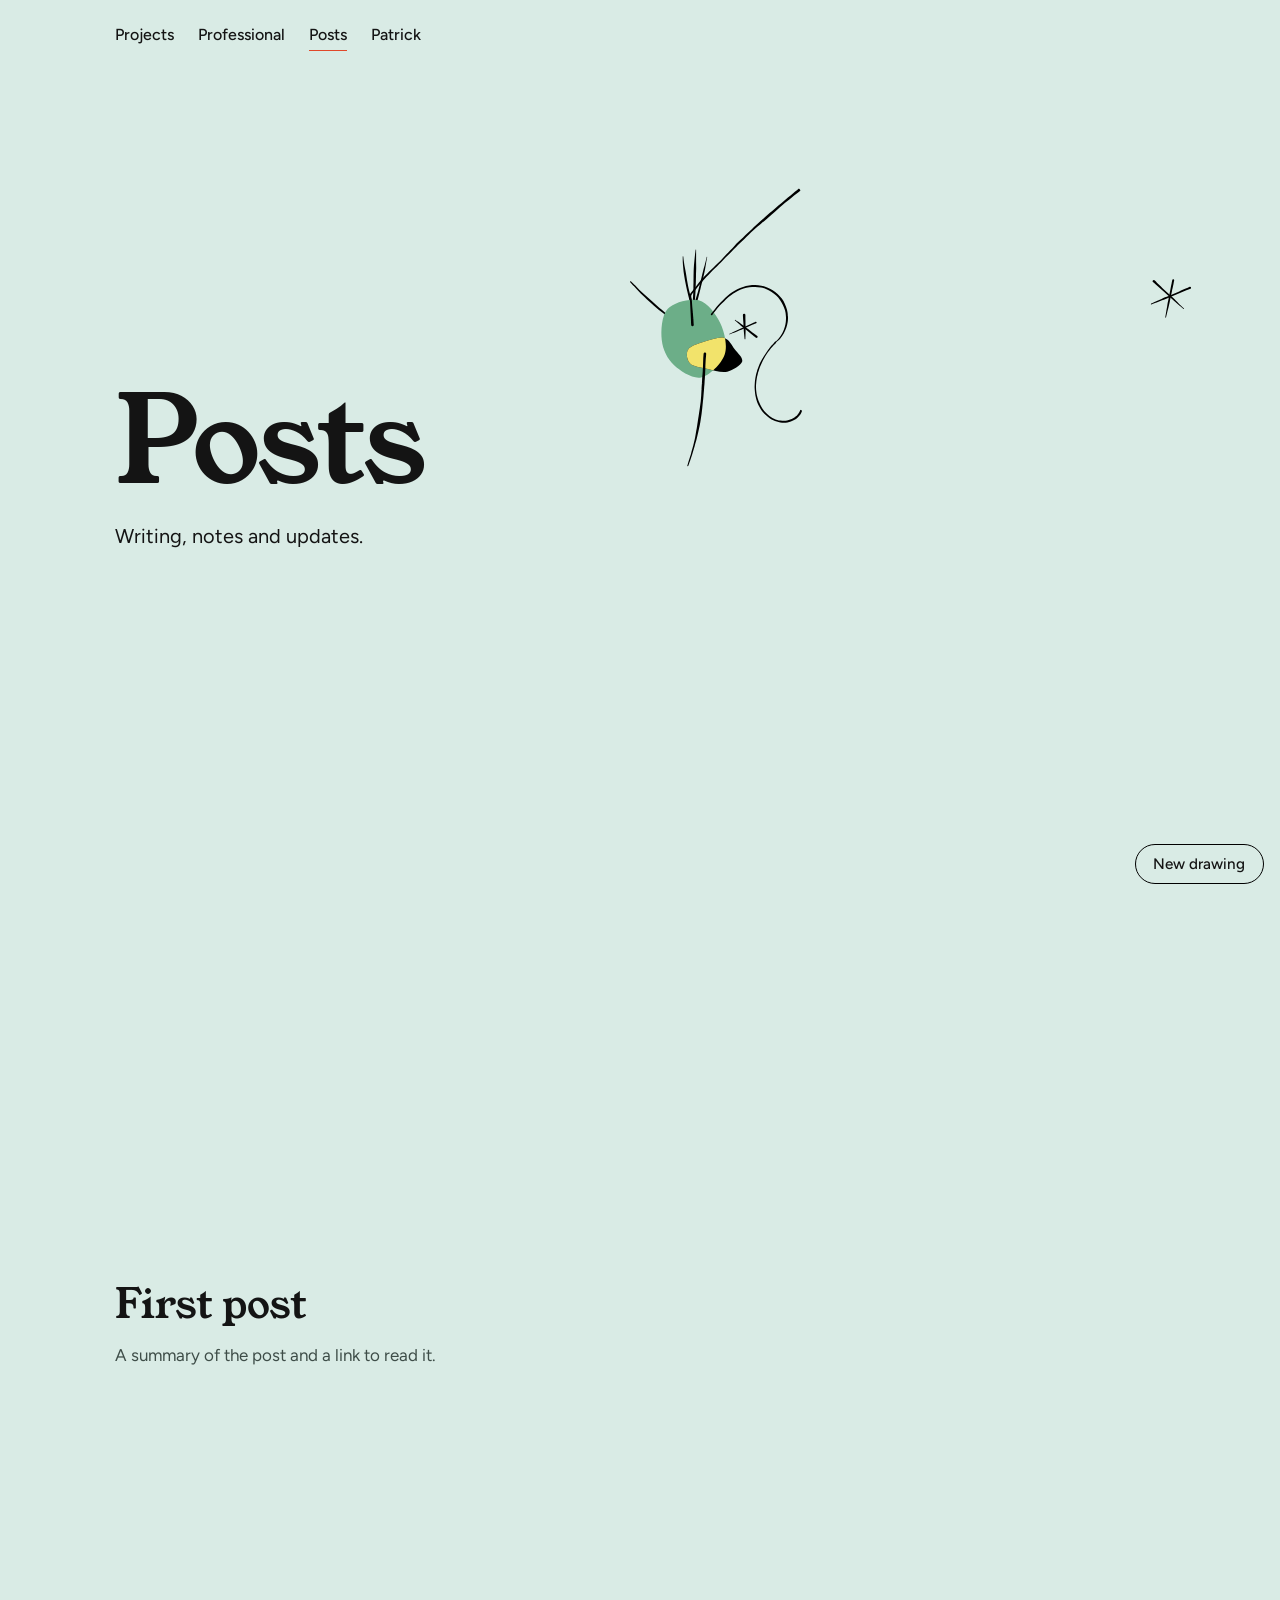
==== posts.html @ b809e684 "added rough structure" ====
<!doctype html>
<html lang="en">
<head>
<meta charset="utf-8">
<meta name="viewport" content="width=device-width, initial-scale=1, viewport-fit=cover">
<title>Posts · Patrick</title>
<link rel="preconnect" href="https://fonts.googleapis.com">
<link rel="preconnect" href="https://fonts.gstatic.com" crossorigin>
<link href="https://fonts.googleapis.com/css2?family=Young+Serif&family=Figtree:wght@400;500&display=swap" rel="stylesheet">
<link rel="stylesheet" href="style.css">
</head>
<body>

<header class="site-header">
  <nav aria-label="Main">
    <a href="projects.html">Projects</a>
    <a href="professional.html">Professional</a>
    <a href="posts.html" aria-current="page">Posts</a>
    <a href="index.html">Patrick</a>
  </nav>
</header>

<main>
  <section>
    <h1>Posts</h1>
    <p class="lede">Writing, notes and updates.</p>
  </section>
  <section>
    <h2>First post</h2>
    <p>A summary of the post and a link to read it.</p>
  </section>
</main>

<button id="regen" type="button">New drawing</button>

<script src="spindle.js" defer></script>
</body>
</html>
---- style.css ----
:root{
  --paper:#d9ebe5; --ink:#000000; --text:#141414; --muted:#3e4d48;
  --red:#e0482a; --blue:#5a7ddb; --yellow:#f2e36b; --green:#6cae88;
  color-scheme:light;
  box-sizing:border-box;
  padding-top:env(safe-area-inset-top,0px);
  padding-bottom:env(safe-area-inset-bottom,0px);
}
@media (prefers-color-scheme:dark){
  :root:not([data-theme="light"]){
    --paper:#16211e; --ink:#eef0e6; --text:#eef0e6; --muted:#a9b8b2;
    --red:#ee5a3b; --blue:#7f9cec; --yellow:#eadb63; --green:#7fc29c;
    color-scheme:dark;
  }
}
:root[data-theme="dark"]{
  --paper:#16211e; --ink:#eef0e6; --text:#eef0e6; --muted:#a9b8b2;
  --red:#ee5a3b; --blue:#7f9cec; --yellow:#eadb63; --green:#7fc29c;
  color-scheme:dark;
}
html{scroll-padding-top:env(safe-area-inset-top,0px)}
*,*::before,*::after{box-sizing:inherit}
body{margin:0;background:var(--paper);color:var(--text);font:400 1.0625rem/1.65 Figtree,system-ui,-apple-system,"Segoe UI",sans-serif;position:relative;overflow-x:hidden}


main{position:relative;z-index:1;max-width:29rem;margin-left:clamp(1.25rem,9vw,8rem);margin-right:1.25rem}
section{min-height:clamp(520px,95vh,860px);min-height:clamp(520px,95svh,860px);display:flex;flex-direction:column;justify-content:center;padding:4rem 0}
h1,h2{font-family:"Young Serif",Georgia,"Times New Roman",serif;font-weight:400;color:var(--text);margin:0}
h1{font-size:clamp(3.5rem,13vw,7.5rem);line-height:.9;letter-spacing:-.02em}
h2{font-size:clamp(1.75rem,4.5vw,2.5rem);line-height:1.1;margin-bottom:.9rem}
p{margin:0 0 1rem;color:var(--muted)}
.lede{font-size:1.25rem;color:var(--text);margin-top:1.5rem;max-width:22rem}

#regen{position:fixed;right:1rem;bottom:calc(1rem + env(safe-area-inset-bottom,0px));z-index:2;
  font:500 .95rem/1 Figtree,system-ui,sans-serif;color:var(--text);background:var(--paper);
  border:1.5px solid var(--ink);border-radius:999px;padding:.7rem 1.1rem;cursor:pointer}
#regen:hover{background:var(--ink);color:var(--paper)}
#regen:focus-visible{outline:3px solid var(--blue);outline-offset:3px}

/* Site header */
.site-header nav{display:flex;flex-wrap:wrap;gap:.25rem 1.5rem}
.site-header{position:relative;z-index:2;
  padding:1.25rem 1.25rem 0 clamp(1.25rem,9vw,8rem)}
.site-header a{font:500 1rem/1.4 Figtree,system-ui,sans-serif;color:var(--text);text-decoration:none;
  padding:.25rem 0;border-bottom:1.5px solid transparent}
.site-header a:hover{border-bottom-color:var(--ink)}
.site-header a[aria-current="page"]{border-bottom-color:var(--red)}
.site-header a:focus-visible{outline:3px solid var(--blue);outline-offset:3px}
main a{color:var(--text);text-decoration-thickness:1.5px;text-underline-offset:.2em}
main a:hover{text-decoration-color:var(--red)}
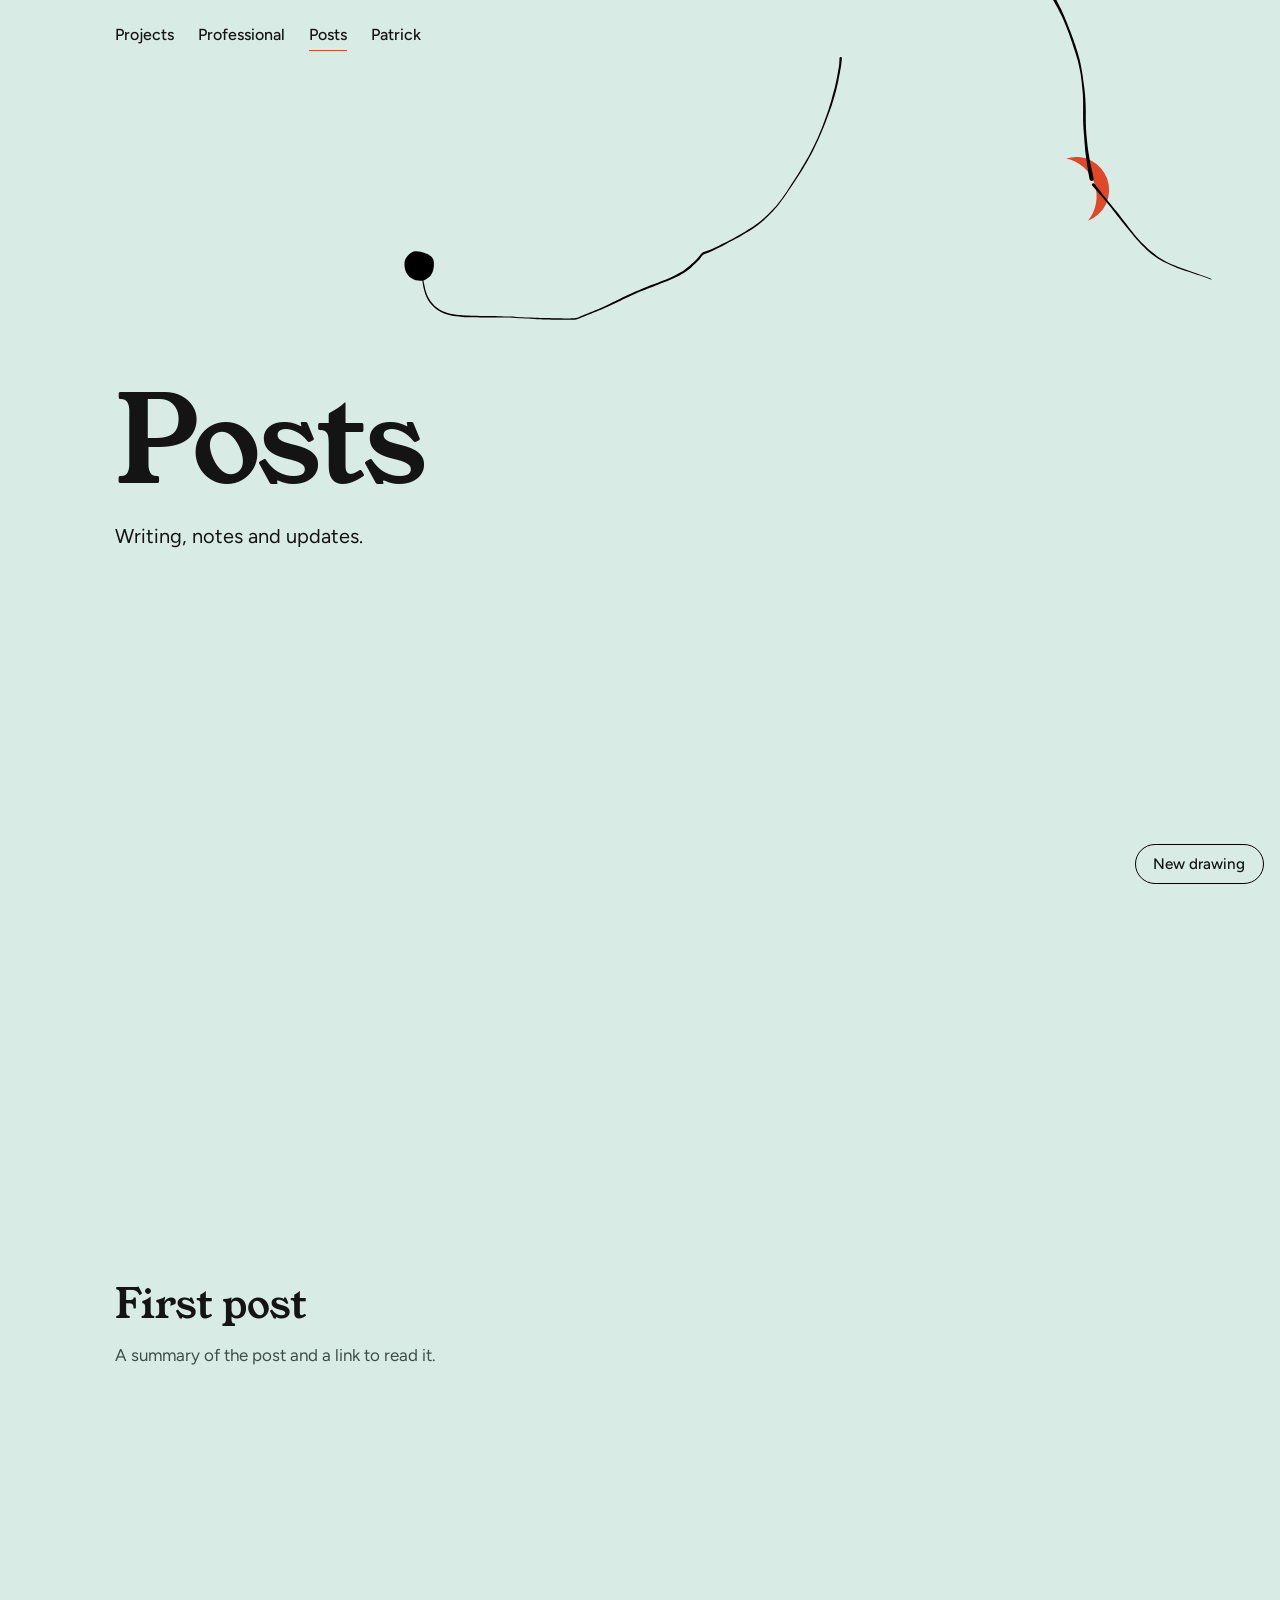
==== commit 55f2b157: "adding favicon" ====
--- a/posts.html
+++ b/posts.html
@@ -7,6 +7,8 @@
 <link rel="preconnect" href="https://fonts.googleapis.com">
 <link rel="preconnect" href="https://fonts.gstatic.com" crossorigin>
 <link href="https://fonts.googleapis.com/css2?family=Young+Serif&family=Figtree:wght@400;500&display=swap" rel="stylesheet">
+<link rel="icon" type="image/png" href="favicon.png">
+<link rel="apple-touch-icon" href="apple-touch-icon.png">
 <link rel="stylesheet" href="style.css">
 </head>
 <body>
--- a/style.css
+++ b/style.css
@@ -48,3 +48,10 @@
 .site-header a:focus-visible{outline:3px solid var(--blue);outline-offset:3px}
 main a{color:var(--text);text-decoration-thickness:1.5px;text-underline-offset:.2em}
 main a:hover{text-decoration-color:var(--red)}
+
+/* Photos: shown whole (never cropped), scaled to fit the text column and the screen */
+main img{display:block;max-width:100%;max-height:75vh;width:auto;height:auto;margin:1rem 0;border-radius:4px;
+  flex:none;align-self:flex-start;object-fit:contain}
+figure{margin:1rem 0;flex:none;align-self:flex-start;max-width:100%}
+figure img{margin:0 0 .5rem}
+figcaption{font-size:.9rem;color:var(--muted)}
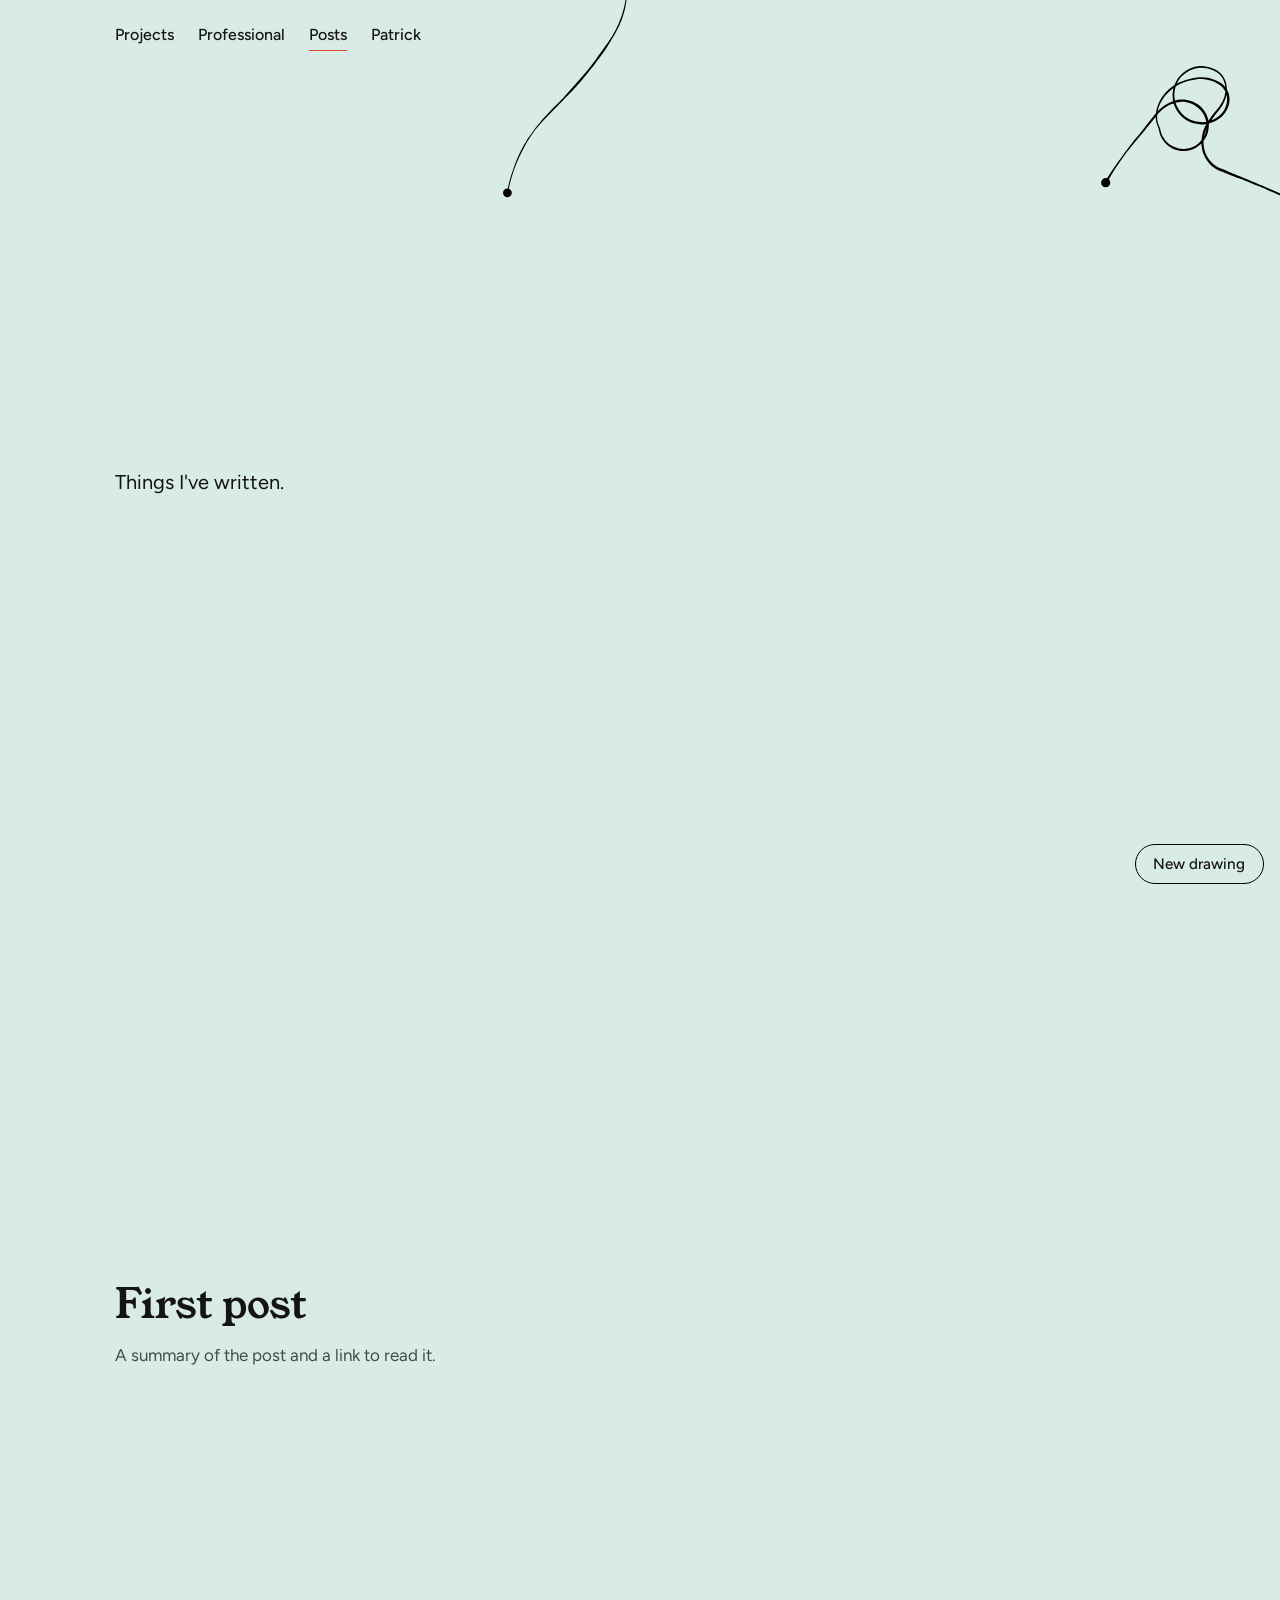
==== commit cb997723: "Update header text in posts.html" ====
--- a/posts.html
+++ b/posts.html
@@ -24,8 +24,7 @@
 
 <main>
   <section>
-    <h1>Posts</h1>
-    <p class="lede">Writing, notes and updates.</p>
+    <p class="lede">Things I've written.</p>
   </section>
   <section>
     <h2>First post</h2>
